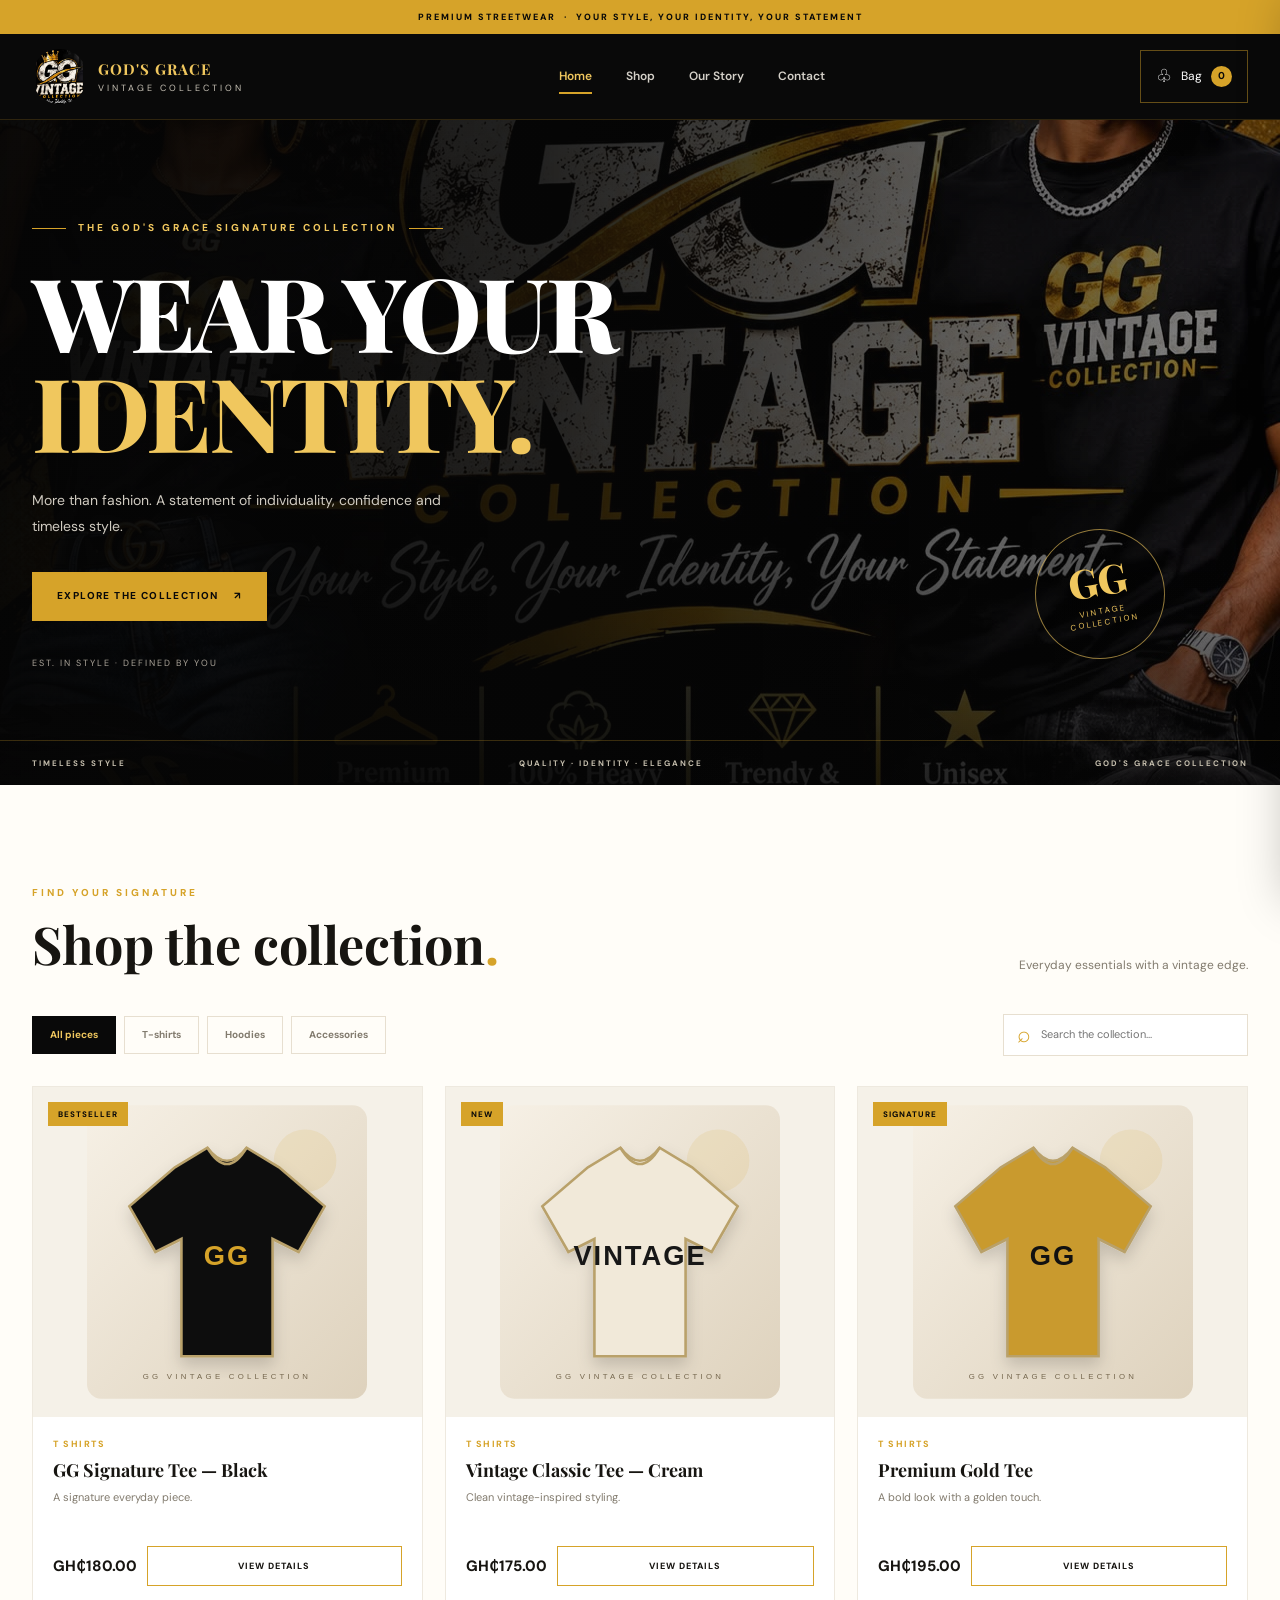
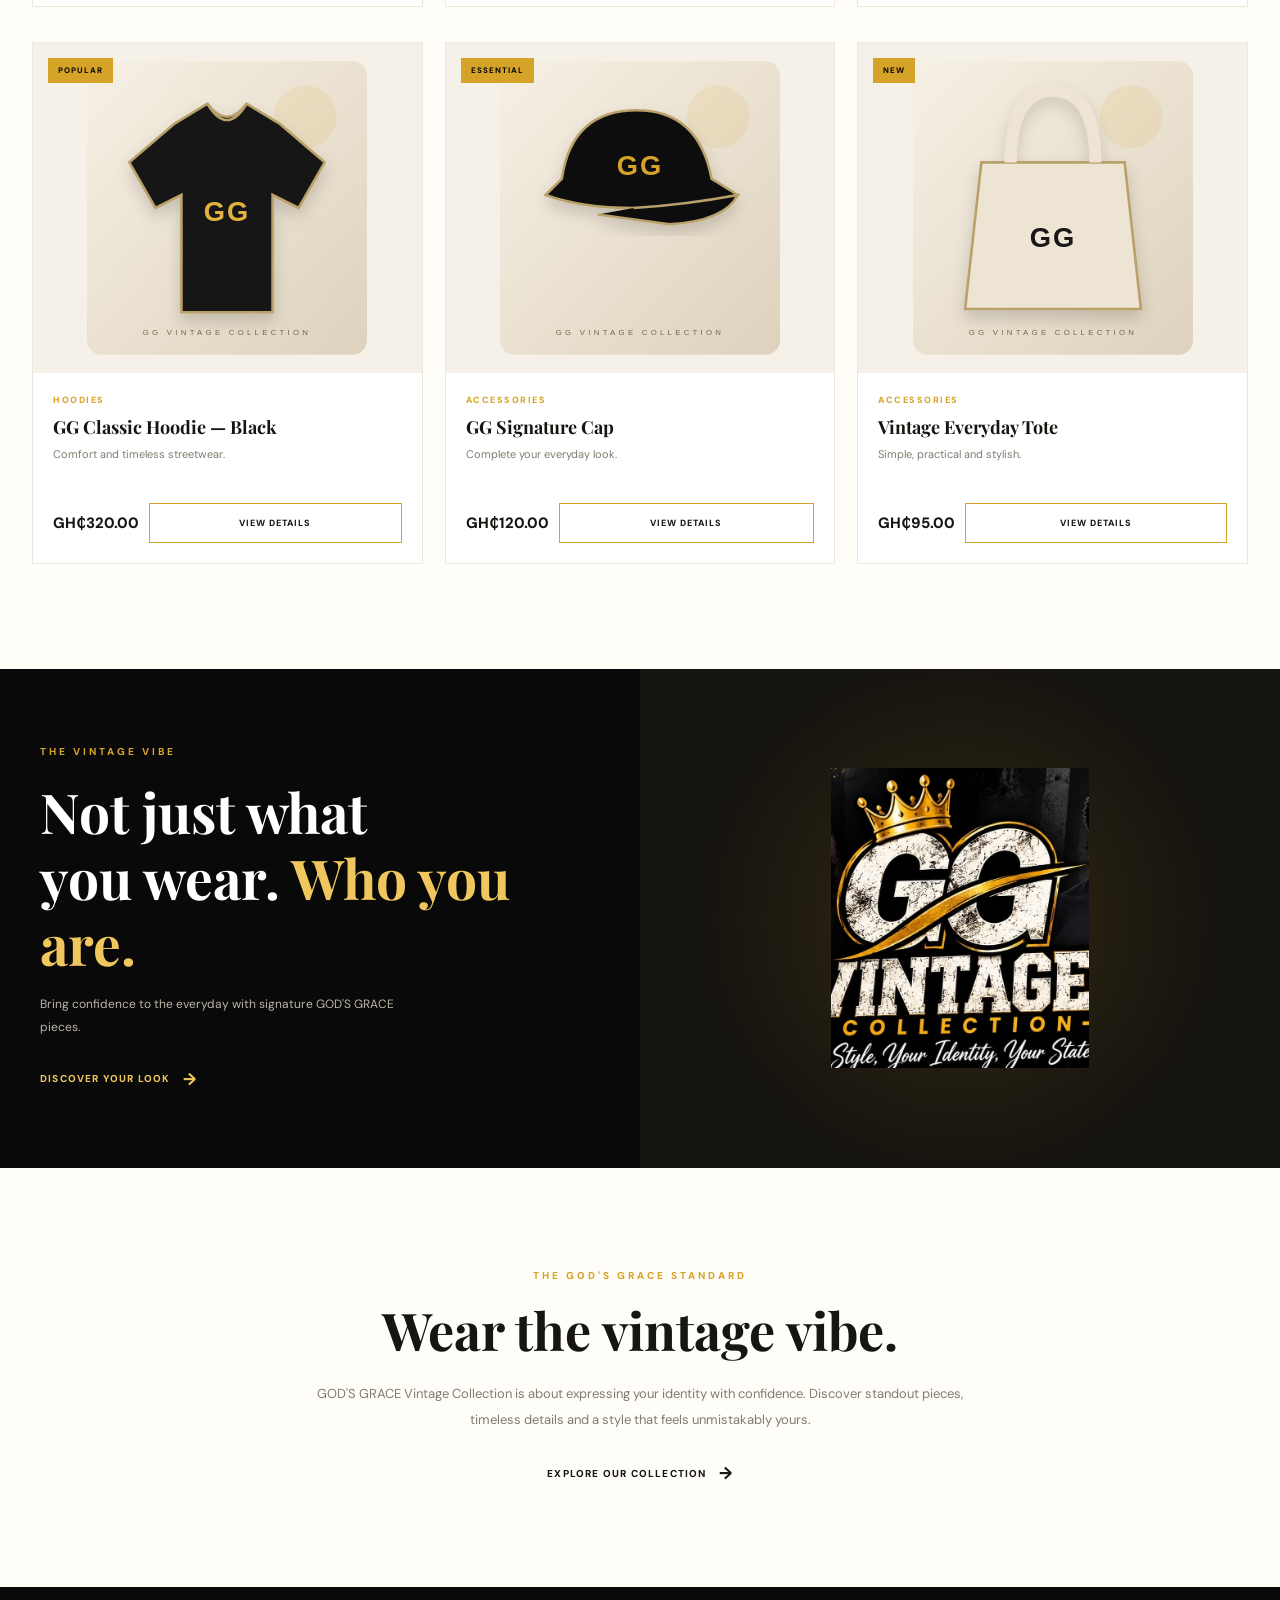
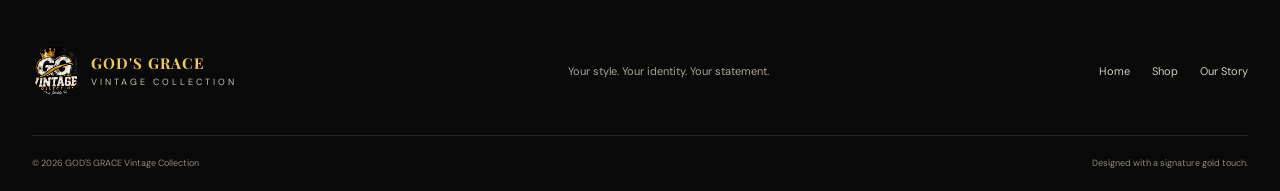
==== index.html @ 2d5ca2c8 "Initial upload of GG Vintage Collection website" ====
<!DOCTYPE html>
<html lang="en">
<head>
  <meta charset="UTF-8">
  <meta name="viewport" content="width=device-width, initial-scale=1.0">
  <meta name="description" content="Discover timeless streetwear and premium everyday fashion at GOD'S GRACE Vintage Collection.">
  <meta name="theme-color" content="#090909">

  <title>GOD'S GRACE Vintage Collection | Your Style, Your Identity</title>

  <link rel="preconnect" href="https://fonts.googleapis.com">
  <link rel="preconnect" href="https://fonts.gstatic.com" crossorigin>
  <link href="https://fonts.googleapis.com/css2?family=DM+Sans:wght@400;500;600;700;800&family=Playfair+Display:wght@600;700;800&display=swap" rel="stylesheet">

  <link rel="stylesheet" href="styles.css">
</head>

<body>

  <!-- ANNOUNCEMENT BAR -->
  <div class="announcement">
    PREMIUM STREETWEAR <span>·</span> YOUR STYLE, YOUR IDENTITY, YOUR STATEMENT
  </div>

  <!-- HEADER -->
  <header class="site-header">

    <a class="brand" href="#home" aria-label="GOD'S GRACE Vintage Collection home">

      <img
        class="brand-logo"
        src="assets/gg-brand-emblem.jpg"
        alt="GOD'S GRACE Vintage Collection logo"
      >

      <span class="brand-copy">
        <strong>GOD'S GRACE</strong>
        <small>VINTAGE COLLECTION</small>
      </span>

    </a>

    <button
      class="menu-toggle"
      id="menuToggle"
      aria-label="Open navigation"
      aria-expanded="false"
      aria-controls="mainNav"
      type="button"
    >
      ☰
    </button>

    <nav class="main-nav" id="mainNav">
      <a class="active" href="#home">Home</a>
      <a href="#shop">Shop</a>
      <a href="#story">Our Story</a>
      <a href="#contact">Contact</a>
    </nav>

    <button class="cart-button" id="openCart" type="button" aria-label="Open shopping bag">
      <span class="bag-icon">♧</span>
      <span>Bag</span>
      <b id="cartCount">0</b>
    </button>

  </header>

  <main>

    <!-- HERO SECTION -->
    <section class="hero" id="home">

      <img
        class="hero-art"
        src="assets/gg-vintage-campaign.jpeg"
        alt="GOD'S GRACE Vintage Collection campaign artwork"
      >

      <div class="hero-shade"></div>

      <div class="hero-content">

        <div class="hero-label">
          <span class="hero-line"></span>
          <p class="eyebrow">THE GOD'S GRACE SIGNATURE COLLECTION</p>
          <span class="hero-line"></span>
        </div>

        <h1>
          WEAR YOUR<br>
          <em>IDENTITY.</em>
        </h1>

        <p class="hero-sub">
          More than fashion. A statement of individuality,
          confidence and timeless style.
        </p>

        <div class="hero-actions">
          <a class="btn btn-gold" href="#shop">
            EXPLORE THE COLLECTION <span>↗</span>
          </a>
        </div>

        <p class="hero-note">EST. IN STYLE · DEFINED BY YOU</p>

      </div>

      <div class="hero-stamp">
        <span>GG</span>
        <small>VINTAGE<br>COLLECTION</small>
      </div>

      <div class="hero-bottom">
        <span>TIMELESS STYLE</span>
        <span>QUALITY · IDENTITY · ELEGANCE</span>
        <span>GOD'S GRACE COLLECTION</span>
      </div>

    </section>

    <!-- SHOP SECTION -->
    <section class="shop-section section-wrap" id="shop">

      <div class="section-heading">

        <div>
          <p class="eyebrow gold-text">FIND YOUR SIGNATURE</p>
          <h2>Shop the collection<span>.</span></h2>
        </div>

        <p>Everyday essentials with a vintage edge.</p>

      </div>

      <div class="shop-tools">

        <div class="filter-tabs" id="filters">
          <button class="filter active" data-filter="all" type="button">All pieces</button>
          <button class="filter" data-filter="t-shirts" type="button">T-shirts</button>
          <button class="filter" data-filter="hoodies" type="button">Hoodies</button>
          <button class="filter" data-filter="accessories" type="button">Accessories</button>
        </div>

        <label class="search-box">
          <span>⌕</span>
          <input
            id="searchInput"
            type="search"
            placeholder="Search the collection..."
            aria-label="Search products"
          >
        </label>

      </div>

      <div class="product-grid" id="productGrid" aria-live="polite"></div>

    </section>

    <!-- CAMPAIGN SECTION -->
    <section class="campaign">

      <div class="campaign-copy">

        <p class="eyebrow">THE VINTAGE VIBE</p>

        <h2>
          Not just what<br>
          you wear. <em>Who you are.</em>
        </h2>

        <p>
          Bring confidence to the everyday with signature
          GOD'S GRACE pieces.
        </p>

        <a href="#shop" class="text-link">
          DISCOVER YOUR LOOK <span>→</span>
        </a>

      </div>

      <div class="campaign-art">
        <img
          src="assets/gg-brand-emblem.jpg"
          alt="GOD'S GRACE Vintage Collection brand emblem"
        >
      </div>

    </section>

    <!-- BRAND STORY -->
    <section class="story-section section-wrap" id="story">

      <p class="eyebrow gold-text">THE GOD'S GRACE STANDARD</p>

      <h2>Wear the vintage vibe.</h2>

      <p>
        GOD'S GRACE Vintage Collection is about expressing your identity
        with confidence. Discover standout pieces, timeless details and
        a style that feels unmistakably yours.
      </p>

      <a href="#shop" class="text-link">
        EXPLORE OUR COLLECTION <span>→</span>
      </a>

    </section>

  </main>

  <!-- FOOTER -->
  <footer id="contact">

    <div class="footer-main">

      <a class="brand footer-brand" href="#home">

        <img
          class="brand-logo"
          src="assets/gg-brand-emblem.jpg"
          alt="GOD'S GRACE Vintage Collection logo"
        >

        <span class="brand-copy">
          <strong>GOD'S GRACE</strong>
          <small>VINTAGE COLLECTION</small>
        </span>

      </a>

      <p>Your style. Your identity. Your statement.</p>

      <div class="footer-links">
        <a href="#home">Home</a>
        <a href="#shop">Shop</a>
        <a href="#story">Our Story</a>
      </div>

    </div>

    <div class="footer-bottom">
      <span>© <span id="year"></span> GOD'S GRACE Vintage Collection</span>
      <span>Designed with a signature gold touch.</span>
    </div>

  </footer>

  <!-- SHARED BACKGROUND OVERLAY -->
  <div class="overlay" id="overlay"></div>

  <!-- PRODUCT DETAILS MODAL -->
  <section
    class="product-modal"
    id="productModal"
    role="dialog"
    aria-modal="true"
    aria-labelledby="detailName"
    aria-hidden="true"
    inert
  >

    <div class="product-modal-content">

      <button
        class="product-modal-close"
        id="closeProductModal"
        type="button"
        aria-label="Close product details"
      >
        &times;
      </button>

      <div class="product-modal-image">
        <img id="detailImage" src="" alt="">
      </div>

      <div class="product-modal-info">

        <p class="product-category" id="detailCategory"></p>

        <h2 id="detailName"></h2>

        <p class="product-modal-price" id="detailPrice"></p>

        <p class="product-modal-description" id="detailDescription"></p>

        <!-- SIZE SELECTION -->
        <div class="variant-section" id="sizeSection">

          <h4>Select Size</h4>

          <div class="variant-options" id="sizeOptions"></div>

        </div>

        <!-- COLOUR SELECTION -->
        <div class="variant-section">

          <h4>Select Colour</h4>

          <div class="variant-options" id="colorOptions"></div>

        </div>

        <!-- QUANTITY -->
        <div class="variant-section">

          <h4>Quantity</h4>

          <div class="detail-quantity">

            <button
              type="button"
              id="detailQtyMinus"
              aria-label="Decrease quantity"
            >
              −
            </button>

            <span id="detailQuantity">1</span>

            <button
              type="button"
              id="detailQtyPlus"
              aria-label="Increase quantity"
            >
              +
            </button>

          </div>

        </div>

        <button
          type="button"
          class="detail-add-to-cart"
          id="detailAddToCart"
        >
          ADD TO BAG
        </button>

      </div>

    </div>

  </section>

  <!-- SHOPPING CART DRAWER -->
  <aside
    class="cart-drawer"
    id="cartDrawer"
    aria-label="Shopping bag"
    aria-hidden="true"
    inert
  >

    <div class="drawer-head">

      <div>
        <p class="eyebrow gold-text">YOUR SELECTION</p>
        <h2>Your bag</h2>
      </div>

      <button class="icon-button" id="closeCart" type="button" aria-label="Close bag">
        ×
      </button>

    </div>

    <div class="cart-items" id="cartItems"></div>

    <div class="cart-footer">

      <div class="subtotal">
        <span>Estimated total</span>
        <strong id="cartSubtotal">GH₵0.00</strong>
      </div>

      <p class="fine-print">
        A fixed delivery fee of GH₵35 is added to each order.
      </p>

      <button class="btn btn-gold full" id="checkoutButton" type="button">
        CONTINUE TO CHECKOUT
      </button>

      <button class="continue-link" id="continueShopping" type="button">
        Continue shopping
      </button>

    </div>

  </aside>

  <!-- CHECKOUT MODAL -->
  <section
    class="checkout-modal"
    id="checkoutModal"
    role="dialog"
    aria-modal="true"
    aria-labelledby="checkoutTitle"
    aria-hidden="true"
    inert
  >

    <div class="checkout-head">

      <div>
        <p class="eyebrow gold-text">ALMOST YOURS</p>
        <h2 id="checkoutTitle">Checkout</h2>
      </div>

      <button
        class="icon-button"
        id="closeCheckout"
        type="button"
        aria-label="Close checkout"
      >
        ×
      </button>

    </div>

    <form id="checkoutForm">

      <!-- CUSTOMER INFORMATION -->
      <div class="form-grid">

        <label>
          Full name
          <input
            name="name"
            required
            placeholder="Your full name"
          >
        </label>

        <label>
          Phone number
          <input
            name="phone"
            type="tel"
            required
            placeholder="e.g. 024 000 0000"
          >
        </label>

        <label class="wide">
          Email address
          <input
            name="email"
            type="email"
            placeholder="you@example.com"
          >
        </label>

        <label class="wide">
          Delivery location / address
          <textarea
            name="address"
            required
            rows="2"
            placeholder="Town, area and delivery address"
          ></textarea>
        </label>

      </div>

      <!-- CASH ON DELIVERY ONLY -->
      <fieldset class="payment-fieldset">

        <legend>Payment Method</legend>

        <label class="payment-option">

          <input
            type="radio"
            name="payment"
            value="Cash on delivery"
            checked
          >

          <span>
            <b>Cash on Delivery</b>
            <small>Pay when your order arrives.</small>
          </span>

        </label>

        <p class="fine-print">
          Payment will be collected when your order is delivered.
        </p>

      </fieldset>

      <!-- ORDER TOTAL -->
      <div class="checkout-total">
        <span>Order total</span>
        <strong id="checkoutSubtotal">GH₵0.00</strong>
      </div>

      <button class="btn btn-gold full" type="submit">
        PLACE DEMO ORDER
      </button>

      <p class="fine-print">
        Demo checkout: your order summary is generated on this device only.
        No order is automatically sent to GOD'S GRACE.
        Cash on Delivery is the only available payment method.
        Online payment options may be introduced in the future.
      </p>

    </form>

  </section>

  <!-- NOTIFICATION -->
  <div class="toast" id="toast" role="status" aria-live="polite"></div>


<script src="https://cdn.jsdelivr.net/npm/@supabase/supabase-js@2"></script>
<script src="supabase.js"></script>
<script src="script.js"></script>
</body>
</html>
---- styles.css ----
/* =========================================
   GOD'S GRACE VINTAGE COLLECTION
   PREMIUM WEBSITE STYLES
   Colours: Black, Gold and Cream
========================================= */

/* 1. BRAND SETTINGS */

:root {
  --black: #090909;
  --dark: #11100e;
  --ink: #171511;
  --gold: #d6a329;
  --gold-light: #f0c75e;
  --cream: #f5f1e8;
  --paper: #fffdf8;
  --white: #ffffff;
  --muted: #827b6e;
  --line: #e7dfd0;
  --success: #3d8b58;
  --danger: #c64b4b;

  --heading-font: "Playfair Display", Georgia, serif;
  --body-font: "DM Sans", Arial, sans-serif;

  --container: 1240px;
  --transition: 0.25s ease;
  --shadow: 0 15px 45px rgba(0, 0, 0, 0.12);
}

/* 2. RESET AND GLOBAL STYLES */

* {
  margin: 0;
  padding: 0;
  box-sizing: border-box;
}

html {
  scroll-behavior: smooth;
  scroll-padding-top: 100px;
}

body {
  font-family: var(--body-font);
  color: var(--ink);
  background: var(--paper);
  line-height: 1.6;
  overflow-x: hidden;
}

body.panel-open {
  overflow: hidden;
}

button,
input,
textarea {
  font: inherit;
}

button {
  cursor: pointer;
}

button,
a,
input,
textarea {
  -webkit-tap-highlight-color: transparent;
}

a {
  color: inherit;
  text-decoration: none;
}

img {
  display: block;
  max-width: 100%;
}

button:focus-visible,
a:focus-visible,
input:focus-visible,
textarea:focus-visible {
  outline: 2px solid var(--gold);
  outline-offset: 4px;
}

.section-wrap {
  width: min(var(--container), calc(100% - 64px));
  margin-inline: auto;
}

.eyebrow {
  font-size: 10px;
  font-weight: 800;
  letter-spacing: 3px;
  text-transform: uppercase;
}

.gold-text {
  color: var(--gold);
}

/* 3. ANNOUNCEMENT BAR */

.announcement {
  min-height: 34px;
  display: flex;
  align-items: center;
  justify-content: center;
  padding: 7px 15px;
  background: var(--gold);
  color: var(--black);
  text-align: center;
  font-size: 9px;
  font-weight: 800;
  letter-spacing: 2px;
}

.announcement span {
  padding-inline: 8px;
}

/* 4. HEADER */

.site-header {
  width: 100%;
  min-height: 86px;
  padding: 12px max(32px, calc((100% - var(--container)) / 2));
  display: flex;
  align-items: center;
  justify-content: space-between;
  gap: 25px;
  background: var(--black);
  color: var(--white);
  position: sticky;
  top: 0;
  z-index: 100;
  border-bottom: 1px solid rgba(214, 163, 41, 0.18);
}

.brand {
  display: inline-flex;
  align-items: center;
  gap: 11px;
  flex-shrink: 0;
}

.brand-logo {
  width: 55px;
  height: 55px;
  object-fit: contain;
  border-radius: 50%;
}

.brand-copy {
  display: flex;
  flex-direction: column;
  line-height: 1.2;
}

.brand-copy strong {
  font-family: var(--heading-font);
  font-size: 15px;
  letter-spacing: 1px;
  color: var(--gold-light);
}

.brand-copy small {
  font-size: 9px;
  letter-spacing: 3px;
  color: #c7c1b5;
  margin-top: 5px;
}

.main-nav {
  display: flex;
  align-items: center;
  gap: 34px;
}

.main-nav a {
  color: #d4d0c8;
  font-size: 12px;
  font-weight: 600;
  transition: var(--transition);
  position: relative;
}

.main-nav a::after {
  content: "";
  position: absolute;
  bottom: -8px;
  left: 0;
  width: 0;
  height: 2px;
  background: var(--gold);
  transition: var(--transition);
}

.main-nav a:hover,
.main-nav a.active {
  color: var(--gold-light);
}

.main-nav a:hover::after,
.main-nav a.active::after {
  width: 100%;
}

.cart-button {
  display: flex;
  align-items: center;
  gap: 9px;
  border: 1px solid rgba(214, 163, 41, 0.45);
  color: var(--white);
  background: transparent;
  padding: 11px 15px;
  font-size: 12px;
  transition: var(--transition);
}

.cart-button:hover {
  background: var(--gold);
  color: var(--black);
}

.cart-button b {
  display: grid;
  place-items: center;
  width: 21px;
  height: 21px;
  border-radius: 50%;
  background: var(--gold);
  color: var(--black);
  font-size: 10px;
}

.bag-icon {
  font-size: 18px;
}

.menu-toggle {
  display: none;
  border: 0;
  color: var(--gold);
  background: transparent;
  font-size: 26px;
}

/* 5. HERO SECTION */

.hero {
  position: relative;
  min-height: 650px;
  display: flex;
  align-items: center;
  overflow: hidden;
  background: var(--black);
  color: var(--white);
}

.hero-art {
  position: absolute;
  inset: 0;
  width: 100%;
  height: 100%;
  object-fit: cover;
  object-position: center;
  opacity: 0.65;
}

.hero-shade {
  position: absolute;
  inset: 0;
  background:
    linear-gradient(90deg, rgba(5, 5, 5, 0.97) 0%, rgba(5, 5, 5, 0.82) 42%, rgba(5, 5, 5, 0.18) 100%),
    linear-gradient(0deg, rgba(5, 5, 5, 0.65), transparent 35%);
}

.hero-content {
  position: relative;
  z-index: 2;
  width: min(var(--container), calc(100% - 64px));
  margin-inline: auto;
  padding: 100px 0 115px;
  max-width: var(--container);
}

.hero-label {
  display: flex;
  align-items: center;
  gap: 12px;
  margin-bottom: 25px;
}

.hero-label .eyebrow {
  margin: 0;
  color: var(--gold-light);
}

.hero-label .hero-line {
  display: block;
  width: 34px;
  height: 1px;
  background: var(--gold);
  flex: 0 0 34px;
}

.hero h1 {
  font-family: var(--heading-font);
  font-size: clamp(55px, 8vw, 105px);
  line-height: 0.98;
  letter-spacing: -3px;
  font-weight: 800;
}

.hero h1 em {
  color: var(--gold-light);
  font-style: normal;
}

.hero-sub {
  max-width: 420px;
  margin-top: 25px;
  color: #d0cbc1;
  font-size: 14px;
  line-height: 1.9;
}

.hero-actions {
  margin-top: 32px;
}

.btn {
  display: inline-flex;
  justify-content: center;
  align-items: center;
  gap: 15px;
  min-height: 49px;
  padding: 14px 24px;
  border: 1px solid transparent;
  font-size: 10px;
  font-weight: 800;
  letter-spacing: 1.4px;
  transition: var(--transition);
}

.btn-gold {
  background: var(--gold);
  color: var(--black);
}

.btn-gold:hover {
  background: var(--gold-light);
  transform: translateY(-2px);
}

.hero-note {
  margin-top: 35px;
  color: #aaa398;
  font-size: 9px;
  letter-spacing: 2px;
}

.hero-stamp {
  position: absolute;
  right: 9%;
  bottom: 19%;
  z-index: 2;
  width: 130px;
  height: 130px;
  border: 1px solid rgba(240, 199, 94, 0.6);
  border-radius: 50%;
  display: flex;
  flex-direction: column;
  justify-content: center;
  align-items: center;
  color: var(--gold-light);
  text-align: center;
  transform: rotate(-10deg);
  background: rgba(0, 0, 0, 0.2);
}

.hero-stamp span {
  font-family: var(--heading-font);
  font-size: 40px;
  line-height: 1;
  font-weight: 800;
}

.hero-stamp small {
  margin-top: 6px;
  font-size: 8px;
  line-height: 1.4;
  letter-spacing: 2px;
}

.hero-bottom {
  position: absolute;
  bottom: 0;
  left: 0;
  right: 0;
  z-index: 2;
  min-height: 45px;
  padding: 10px 32px;
  display: flex;
  align-items: center;
  justify-content: space-between;
  gap: 15px;
  border-top: 1px solid rgba(214, 163, 41, 0.25);
  color: #c6bfae;
  font-size: 8px;
  font-weight: 700;
  letter-spacing: 2px;
}

/* 6. SHOP SECTION */

.shop-section {
  padding-top: 100px;
  padding-bottom: 105px;
}

.section-heading {
  display: flex;
  align-items: end;
  justify-content: space-between;
  gap: 25px;
  margin-bottom: 38px;
}

.section-heading h2,
.story-section h2 {
  margin-top: 12px;
  font-family: var(--heading-font);
  font-size: clamp(34px, 5vw, 52px);
  line-height: 1.2;
}

.section-heading h2 span {
  color: var(--gold);
}

.section-heading > p {
  max-width: 260px;
  color: var(--muted);
  font-size: 12px;
}

.shop-tools {
  display: flex;
  align-items: center;
  justify-content: space-between;
  gap: 20px;
  margin-bottom: 30px;
}

.filter-tabs {
  display: flex;
  flex-wrap: wrap;
  gap: 8px;
}

.filter {
  padding: 10px 17px;
  border: 1px solid var(--line);
  background: transparent;
  color: var(--muted);
  font-size: 10px;
  font-weight: 700;
  transition: var(--transition);
}

.filter:hover,
.filter.active {
  background: var(--black);
  border-color: var(--black);
  color: var(--gold-light);
}

.search-box {
  min-width: 245px;
  display: flex;
  align-items: center;
  gap: 10px;
  padding: 0 13px;
  height: 42px;
  border: 1px solid var(--line);
  background: var(--white);
}

.search-box span {
  font-size: 23px;
  color: var(--gold);
}

.search-box input {
  width: 100%;
  min-width: 0;
  border: 0;
  outline: 0;
  background: transparent;
  font-size: 11px;
  color: var(--ink);
}

.search-box input:focus-visible {
  outline: none;
}

/* 7. PRODUCT GRID AND CARDS */

.product-grid {
  display: grid;
  grid-template-columns: repeat(3, minmax(0, 1fr));
  gap: 35px 22px;
}

.product-card {
  min-width: 0;
  background: var(--white);
  border: 1px solid #eee9df;
  transition: var(--transition);
  position: relative;
}

.product-card:hover {
  transform: translateY(-6px);
  box-shadow: var(--shadow);
}

.product-image {
  height: 330px;
  position: relative;
  overflow: hidden;
  background: var(--cream);
}

.product-image img {
  width: 100%;
  height: 100%;
  object-fit: contain;
  padding: 18px;
  transition: transform 0.45s ease;
}

.product-card:hover .product-image img {
  transform: scale(1.06);
}

.product-tag {
  position: absolute;
  top: 15px;
  left: 15px;
  padding: 6px 10px;
  background: var(--gold);
  color: var(--black);
  font-size: 8px;
  font-weight: 800;
  letter-spacing: 1px;
}

.product-info {
  padding: 20px;
}

.product-category {
  color: var(--gold);
  font-size: 9px;
  font-weight: 800;
  letter-spacing: 1.5px;
  text-transform: uppercase;
}

.product-name {
  margin-top: 7px;
  font-family: var(--heading-font);
  font-size: 18px;
  line-height: 1.35;
}

.product-description {
  min-height: 39px;
  margin-top: 7px;
  color: var(--muted);
  font-size: 11px;
}

.product-bottom {
  display: flex;
  align-items: center;
  justify-content: space-between;
  gap: 10px;
  margin-top: 18px;
}

.product-price {
  font-size: 15px;
  font-weight: 800;
}

.add-to-cart {
  padding: 10px 13px;
  border: 1px solid var(--black);
  background: var(--black);
  color: var(--gold-light);
  font-size: 9px;
  font-weight: 800;
  letter-spacing: 0.7px;
  transition: var(--transition);
}

.add-to-cart:hover {
  background: var(--gold);
  color: var(--black);
  border-color: var(--gold);
}

.empty-products {
  grid-column: 1 / -1;
  padding: 65px 20px;
  text-align: center;
  color: var(--muted);
}

.empty-products h3 {
  font-family: var(--heading-font);
  color: var(--ink);
  font-size: 25px;
}

.empty-products p {
  margin-top: 8px;
  font-size: 12px;
}

/* 8. CAMPAIGN SECTION */

.campaign {
  display: grid;
  grid-template-columns: 1fr 1fr;
  min-height: 430px;
  background: var(--black);
  color: var(--white);
}

.campaign-copy {
  padding: 75px max(40px, calc((100vw - var(--container)) / 2));
  padding-right: 45px;
  align-self: center;
}

.campaign-copy .eyebrow {
  color: var(--gold);
}

.campaign-copy h2 {
  margin-top: 18px;
  font-family: var(--heading-font);
  font-size: clamp(35px, 4.5vw, 55px);
  line-height: 1.2;
}

.campaign-copy h2 em {
  color: var(--gold-light);
  font-style: normal;
}

.campaign-copy > p:not(.eyebrow) {
  margin-top: 17px;
  max-width: 380px;
  color: #bdb6a9;
  font-size: 12px;
  line-height: 1.9;
}

.text-link {
  display: inline-flex;
  align-items: center;
  gap: 12px;
  margin-top: 27px;
  color: var(--gold-light);
  font-size: 10px;
  font-weight: 800;
  letter-spacing: 1.2px;
}

.text-link span {
  font-size: 17px;
  transition: var(--transition);
}

.text-link:hover span {
  transform: translateX(5px);
}

.campaign-art {
  min-height: 430px;
  display: grid;
  place-items: center;
  padding: 50px;
  background:
    radial-gradient(circle, rgba(214, 163, 41, 0.16), transparent 65%),
    #15130f;
}

.campaign-art img {
  width: min(290px, 75%);
  max-height: 300px;
  object-fit: contain;
}

/* 9. STORY SECTION */

.story-section {
  padding-top: 100px;
  padding-bottom: 100px;
  text-align: center;
}

.story-section h2 {
  margin-top: 15px;
}

.story-section > p:not(.eyebrow) {
  max-width: 650px;
  margin: 20px auto 0;
  color: var(--muted);
  font-size: 13px;
  line-height: 2;
}

.story-section .text-link {
  color: var(--ink);
}

.story-section .text-link:hover {
  color: var(--gold);
}

/* 10. FOOTER */

footer {
  padding: 60px max(32px, calc((100% - var(--container)) / 2)) 0;
  background: var(--black);
  color: var(--white);
}

.footer-main {
  display: flex;
  align-items: center;
  justify-content: space-between;
  flex-wrap: wrap;
  gap: 25px;
  padding-bottom: 40px;
}

.footer-brand .brand-logo {
  width: 48px;
  height: 48px;
}

.footer-main > p {
  color: #aaa398;
  font-size: 11px;
}

.footer-links {
  display: flex;
  flex-wrap: wrap;
  gap: 22px;
}

.footer-links a {
  color: #d2ccc0;
  font-size: 11px;
  transition: var(--transition);
}

.footer-links a:hover {
  color: var(--gold-light);
}

.footer-bottom {
  display: flex;
  justify-content: space-between;
  flex-wrap: wrap;
  gap: 15px;
  padding: 20px 0;
  border-top: 1px solid #29251d;
  color: #8f887c;
  font-size: 9px;
}

/* 11. OVERLAY */

.overlay {
  position: fixed;
  inset: 0;
  z-index: 200;
  background: rgba(0, 0, 0, 0.65);
  opacity: 0;
  visibility: hidden;
  transition: var(--transition);
}

.overlay.active {
  opacity: 1;
  visibility: visible;
}

/* 12. SHOPPING CART DRAWER */

.cart-drawer {
  position: fixed;
  z-index: 210;
  top: 0;
  right: 0;
  width: min(440px, 100%);
  height: 100dvh;
  padding: 28px;
  display: flex;
  flex-direction: column;
  background: #11100e;
  color: var(--white);
  transform: translateX(105%);
  transition: transform 0.35s ease;
  box-shadow: -15px 0 45px rgba(0, 0, 0, 0.25);
}

.cart-drawer.open {
  transform: translateX(0);
}

.drawer-head,
.checkout-head {
  display: flex;
  align-items: center;
  justify-content: space-between;
  gap: 15px;
  padding-bottom: 22px;
  border-bottom: 1px solid rgba(214, 163, 41, 0.2);
}

.drawer-head h2,
.checkout-head h2 {
  margin-top: 5px;
  font-family: var(--heading-font);
  font-size: 30px;
}

.icon-button {
  width: 38px;
  height: 38px;
  display: grid;
  place-items: center;
  border: 1px solid rgba(214, 163, 41, 0.35);
  background: transparent;
  color: var(--gold-light);
  font-size: 25px;
  line-height: 1;
  transition: var(--transition);
}

.icon-button:hover {
  background: var(--gold);
  color: var(--black);
}

.cart-items {
  flex: 1;
  min-height: 0;
  overflow-y: auto;
  padding: 15px 0;
}

.cart-item {
  display: grid;
  grid-template-columns: 78px 1fr;
  gap: 15px;
  padding: 16px 0;
  border-bottom: 1px solid #302b22;
}

.cart-item-image {
  width: 78px;
  height: 90px;
  object-fit: contain;
  background: var(--cream);
}

.cart-item-details h4 {
  font-family: var(--heading-font);
  font-size: 15px;
  line-height: 1.4;
}

.cart-item-price {
  margin-top: 5px;
  color: var(--gold-light);
  font-size: 12px;
  font-weight: 700;
}

.cart-item-actions {
  display: flex;
  justify-content: space-between;
  align-items: center;
  gap: 10px;
  margin-top: 12px;
}

.cart-quantity {
  display: flex;
  align-items: center;
  gap: 12px;
  border: 1px solid #494234;
  padding: 3px 8px;
}

.cart-quantity button {
  border: 0;
  background: transparent;
  color: var(--gold-light);
  font-size: 17px;
}

.cart-quantity span {
  min-width: 15px;
  text-align: center;
  font-size: 11px;
}

.remove-item {
  border: 0;
  background: transparent;
  color: #e08c83;
  font-size: 8px;
  font-weight: 800;
  letter-spacing: 1px;
}

.cart-empty {
  padding: 65px 10px;
  text-align: center;
}

.cart-empty h3 {
  font-family: var(--heading-font);
  font-size: 23px;
  color: var(--gold-light);
}

.cart-empty p {
  margin-top: 10px;
  color: #aaa398;
  font-size: 11px;
}

.cart-footer {
  padding-top: 20px;
  border-top: 1px solid rgba(214, 163, 41, 0.25);
}

.subtotal,
.checkout-total {
  display: flex;
  justify-content: space-between;
  align-items: center;
  gap: 15px;
  font-size: 13px;
}

.subtotal strong {
  color: var(--gold-light);
  font-size: 19px;
}

.fine-print {
  margin: 13px 0;
  color: #9c9589;
  font-size: 9px;
  line-height: 1.7;
}

.full {
  width: 100%;
}

.continue-link {
  width: 100%;
  margin-top: 14px;
  border: 0;
  background: transparent;
  color: #d1c9bb;
  font-size: 11px;
  text-decoration: underline;
}

/* 13. CHECKOUT MODAL */

.checkout-modal {
  position: fixed;
  z-index: 220;
  top: 50%;
  left: 50%;
  width: min(620px, calc(100% - 30px));
  max-height: 90dvh;
  overflow-y: auto;
  padding: 30px;
  background: var(--paper);
  color: var(--ink);
  box-shadow: 0 25px 80px rgba(0, 0, 0, 0.35);
  opacity: 0;
  visibility: hidden;
  transform: translate(-50%, -46%);
  transition: var(--transition);
}

.checkout-modal.open {
  opacity: 1;
  visibility: visible;
  transform: translate(-50%, -50%);
}

.checkout-head {
  border-bottom-color: var(--line);
  margin-bottom: 22px;
}

.checkout-head h2 {
  font-size: 29px;
}

.checkout-modal .icon-button {
  color: var(--black);
  border-color: var(--line);
}

.form-grid {
  display: grid;
  grid-template-columns: 1fr 1fr;
  gap: 16px;
}

.form-grid label {
  display: flex;
  flex-direction: column;
  gap: 7px;
  color: var(--ink);
  font-size: 10px;
  font-weight: 700;
}

.form-grid .wide {
  grid-column: 1 / -1;
}

.form-grid input,
.form-grid textarea {
  width: 100%;
  min-height: 43px;
  padding: 11px;
  border: 1px solid var(--line);
  background: var(--white);
  color: var(--ink);
  font-size: 11px;
  outline: none;
}

.form-grid textarea {
  resize: vertical;
}

.form-grid input:focus,
.form-grid textarea:focus {
  border-color: var(--gold);
}

.checkout-modal fieldset {
  margin-top: 23px;
  padding: 15px;
  border: 1px solid var(--line);
}

.checkout-modal legend {
  padding: 0 7px;
  font-size: 11px;
  font-weight: 800;
}

.payment-option {
  display: flex;
  align-items: center;
  gap: 11px;
  padding: 11px 0;
  cursor: pointer;
}

.payment-option + .payment-option {
  border-top: 1px solid #eee9df;
}

.payment-option input {
  accent-color: var(--gold);
}

.payment-option span {
  display: flex;
  flex-direction: column;
}

.payment-option b {
  font-size: 11px;
}

.payment-option small {
  margin-top: 2px;
  color: var(--muted);
  font-size: 9px;
}

.checkout-total {
  margin: 22px 0;
  padding: 15px 0;
  border-top: 1px solid var(--line);
  border-bottom: 1px solid var(--line);
}

.checkout-total strong {
  font-size: 19px;
}

/* 14. TOAST NOTIFICATION */

.toast {
  position: fixed;
  z-index: 300;
  bottom: 25px;
  left: 50%;
  max-width: calc(100% - 30px);
  padding: 13px 20px;
  background: var(--gold);
  color: var(--black);
  font-size: 11px;
  font-weight: 700;
  text-align: center;
  opacity: 0;
  visibility: hidden;
  transform: translate(-50%, 15px);
  transition: var(--transition);
}

.toast.show {
  opacity: 1;
  visibility: visible;
  transform: translate(-50%, 0);
}

/* 15. TABLET RESPONSIVENESS */

@media (max-width: 900px) {

  .site-header {
    padding-inline: 24px;
  }

  .main-nav {
    gap: 18px;
  }

  .product-grid {
    grid-template-columns: repeat(2, minmax(0, 1fr));
  }

  .hero-stamp {
    right: 6%;
    width: 105px;
    height: 105px;
  }

  .campaign-copy {
    padding-left: 35px;
  }

}

/* 16. MOBILE RESPONSIVENESS */

@media (max-width: 680px) {

  html {
    scroll-padding-top: 75px;
  }

  .section-wrap {
    width: calc(100% - 36px);
  }

  .announcement {
    font-size: 7px;
    letter-spacing: 1px;
  }

  .site-header {
    min-height: 72px;
    padding: 9px 18px;
    gap: 12px;
  }

  .brand-logo {
    width: 43px;
    height: 43px;
  }

  .brand-copy strong {
    font-size: 12px;
  }

  .brand-copy small {
    font-size: 7px;
  }

  .menu-toggle {
    display: block;
    order: 3;
  }

  .cart-button {
    margin-left: auto;
    padding: 9px 11px;
    font-size: 10px;
  }

  .main-nav {
    position: absolute;
    top: 100%;
    left: 0;
    right: 0;
    display: flex;
    flex-direction: column;
    align-items: stretch;
    gap: 0;
    padding: 0 20px;
    background: var(--black);
    max-height: 0;
    overflow: hidden;
    visibility: hidden;
    transition: max-height 0.3s ease, padding 0.3s ease, visibility 0.3s ease;
  }

  .main-nav.active {
    max-height: 300px;
    padding: 12px 20px 20px;
    visibility: visible;
  }

  .main-nav a {
    padding: 12px 5px;
    border-bottom: 1px solid #29251d;
  }

  .main-nav a::after {
    display: none;
  }

  .hero {
    min-height: 590px;
  }

  .hero-art {
    object-position: 62% center;
  }

  .hero-shade {
    background: linear-gradient(
      90deg,
      rgba(5, 5, 5, 0.95),
      rgba(5, 5, 5, 0.67)
    );
  }

  .hero-content {
    width: calc(100% - 40px);
    padding: 90px 0 105px;
  }

  .hero h1 {
    font-size: clamp(49px, 13vw, 75px);
    letter-spacing: -2px;
  }

  .hero-sub {
    max-width: 310px;
    font-size: 12px;
  }

  .hero-stamp {
    display: none;
  }

  .hero-bottom {
    padding-inline: 15px;
    font-size: 7px;
    letter-spacing: 1px;
  }

  .hero-bottom span:nth-child(2) {
    display: none;
  }

  .shop-section {
    padding-top: 70px;
    padding-bottom: 75px;
  }

  .section-heading {
    align-items: flex-start;
    flex-direction: column;
    gap: 10px;
  }

  .section-heading h2 {
    font-size: 37px;
  }

  .shop-tools {
    align-items: stretch;
    flex-direction: column;
  }

  .filter-tabs {
    gap: 6px;
  }

  .filter {
    padding: 9px 12px;
    font-size: 9px;
  }

  .search-box {
    width: 100%;
  }

  .product-grid {
    grid-template-columns: repeat(2, minmax(0, 1fr));
    gap: 18px 12px;
  }

  .product-image {
    height: 220px;
  }

  .product-image img {
    padding: 10px;
  }

  .product-info {
    padding: 13px;
  }

  .product-name {
    font-size: 14px;
  }

  .product-description {
    font-size: 10px;
  }

  .product-bottom {
    align-items: flex-start;
    flex-direction: column;
    gap: 10px;
  }

  .add-to-cart {
    width: 100%;
    padding: 10px 5px;
    font-size: 8px;
  }

  .campaign {
    grid-template-columns: 1fr;
  }

  .campaign-copy {
    padding: 65px 25px;
  }

  .campaign-copy h2 {
    font-size: 39px;
  }

  .campaign-art {
    min-height: 300px;
  }

  .campaign-art img {
    max-height: 220px;
  }

  .story-section {
    padding-top: 75px;
    padding-bottom: 75px;
  }

  .story-section h2 {
    font-size: 35px;
  }

  footer {
    padding: 45px 20px 0;
  }

  .footer-main {
    align-items: flex-start;
    flex-direction: column;
  }

  .footer-bottom {
    flex-direction: column;
    gap: 7px;
  }

  .cart-drawer {
    padding: 22px 18px;
  }

  .checkout-modal {
    padding: 22px 17px;
  }

}

/* 17. SMALL PHONE RESPONSIVENESS */

@media (max-width: 380px) {

  .brand-copy {
    display: none;
  }

  .product-image {
    height: 185px;
  }

  .product-name {
    font-size: 13px;
  }

  .filter {
    padding-inline: 9px;
  }

  .hero h1 {
    font-size: 47px;
  }

}

/* 18. REDUCED MOTION */

@media (prefers-reduced-motion: reduce) {

  *,
  *::before,
  *::after {
    scroll-behavior: auto !important;
    transition-duration: 0.01ms !important;
    animation-duration: 0.01ms !important;
    animation-iteration-count: 1 !important;
  }

}


/* =====================================================
   GOD'S GRACE (GG) VINTAGE COLLECTION
   STAGE 2 — PRODUCT DETAILS & VARIANT SELECTORS
===================================================== */

/* 1. PRODUCT DETAILS MODAL */

.product-modal {
  position: fixed;
  z-index: 220;
  top: 50%;
  left: 50%;

  width: min(900px, calc(100% - 30px));
  max-height: 90dvh;

  overflow-y: auto;

  background: var(--paper);
  color: var(--ink);

  box-shadow: 0 25px 80px rgba(0, 0, 0, 0.4);

  opacity: 0;
  visibility: hidden;
  pointer-events: none;

  transform: translate(-50%, -46%);

  transition:
    opacity 0.3s ease,
    visibility 0.3s ease,
    transform 0.3s ease;
}

.product-modal.open {
  opacity: 1;
  visibility: visible;
  pointer-events: auto;
  transform: translate(-50%, -50%);
}

.product-modal-content {
  position: relative;

  display: grid;
  grid-template-columns: 1fr 1fr;

  min-height: 480px;
}

/* 2. PRODUCT MODAL CLOSE BUTTON */

.product-modal-close {
  position: absolute;
  top: 15px;
  right: 15px;

  z-index: 5;

  width: 38px;
  height: 38px;

  display: grid;
  place-items: center;

  border: 1px solid var(--line);
  background: var(--paper);

  color: var(--black);
  font-size: 25px;

  transition: var(--transition);
}

.product-modal-close:hover {
  background: var(--gold);
  border-color: var(--gold);
}

/* 3. PRODUCT PREVIEW IMAGE */

.product-modal-image {
  min-height: 480px;

  display: grid;
  place-items: center;

  padding: 35px;

  background: var(--cream);
}

.product-modal-image img {
  width: 100%;
  height: 410px;

  object-fit: contain;
}

/* 4. PRODUCT INFORMATION */

.product-modal-info {
  padding: 55px 35px 35px;
}

.product-modal-info h2 {
  margin-top: 10px;

  font-family: var(--heading-font);
  font-size: clamp(25px, 3vw, 34px);
  line-height: 1.25;
}

.product-modal-price {
  margin-top: 13px;

  color: var(--gold);
  font-size: 22px;
  font-weight: 800;
}

.product-modal-description {
  margin-top: 12px;

  color: var(--muted);
  font-size: 12px;
  line-height: 1.8;
}

/* 5. VARIANT SECTIONS */

.variant-section {
  margin-top: 25px;
}

.variant-section h4 {
  margin-bottom: 12px;

  color: var(--ink);
  font-size: 11px;
  font-weight: 800;
  letter-spacing: 1px;
  text-transform: uppercase;
}

.variant-options {
  display: flex;
  align-items: center;
  flex-wrap: wrap;
  gap: 9px;
}

/* 6. SIZE BUTTONS */

.size-option {
  min-width: 43px;
  height: 40px;

  padding: 0 12px;

  display: grid;
  place-items: center;

  border: 1px solid var(--line);
  background: var(--white);

  color: var(--ink);
  font-size: 11px;
  font-weight: 700;

  transition: var(--transition);
}

.size-option:hover,
.size-option.selected {
  border-color: var(--black);
  background: var(--black);
  color: var(--gold-light);
}

/* 7. COLOUR BUTTONS */

.color-option {
  min-width: 75px;
  min-height: 38px;

  padding: 8px 12px;

  border: 1px solid var(--line);
  background: var(--white);

  color: var(--ink);
  font-size: 10px;
  font-weight: 700;

  transition: var(--transition);
}

.color-option:hover,
.color-option.selected {
  border-color: var(--gold);
  background: var(--black);
  color: var(--gold-light);
}

/* Optional colour circles if added by JavaScript */

.color-swatch {
  width: 13px;
  height: 13px;

  display: inline-block;
  vertical-align: middle;

  margin-right: 6px;

  border: 1px solid rgba(0, 0, 0, 0.2);
  border-radius: 50%;
}

/* 8. QUANTITY SELECTOR */

.detail-quantity {
  display: inline-flex;
  align-items: center;

  min-height: 42px;

  border: 1px solid var(--line);
  background: var(--white);
}

.detail-quantity button {
  width: 42px;
  height: 40px;

  border: 0;
  background: transparent;

  color: var(--black);
  font-size: 20px;

  transition: var(--transition);
}

.detail-quantity button:hover {
  background: var(--gold);
}

.detail-quantity span {
  min-width: 35px;

  text-align: center;

  color: var(--ink);
  font-size: 12px;
  font-weight: 800;
}

/* 9. ADD TO BAG BUTTON */

.detail-add-to-cart {
  width: 100%;
  min-height: 50px;

  margin-top: 28px;
  padding: 14px 20px;

  border: 1px solid var(--black);
  background: var(--black);

  color: var(--gold-light);

  font-size: 11px;
  font-weight: 800;
  letter-spacing: 1.5px;

  transition: var(--transition);
}

.detail-add-to-cart:hover {
  border-color: var(--gold);
  background: var(--gold);
  color: var(--black);
  transform: translateY(-2px);
}

.detail-add-to-cart:disabled {
  opacity: 0.5;
  cursor: not-allowed;
  transform: none;
}

/* 10. PRODUCT CARD VIEW DETAILS BUTTON */

.view-details {
  width: 100%;
  min-height: 40px;

  padding: 10px 13px;

  border: 1px solid var(--gold);
  background: transparent;

  color: var(--ink);

  font-size: 9px;
  font-weight: 800;
  letter-spacing: 1px;

  transition: var(--transition);
}

.view-details:hover {
  background: var(--gold);
  color: var(--black);
}

/* 11. CART VARIANT INFORMATION */

.cart-item-variant {
  margin-top: 5px;

  color: #bcb3a4;
  font-size: 10px;
  line-height: 1.6;
}

/* 12. PRODUCT MODAL TABLET */

@media (max-width: 700px) {

  .product-modal {
    width: min(540px, calc(100% - 24px));
    max-height: 92dvh;
  }

  .product-modal-content {
    grid-template-columns: 1fr;
  }

  .product-modal-image {
    min-height: 260px;
    padding: 25px;
  }

  .product-modal-image img {
    height: 250px;
  }

  .product-modal-info {
    padding: 28px 24px;
  }

  .product-modal-info h2 {
    font-size: 27px;
  }

}

/* 13. PRODUCT MODAL SMALL PHONES */

@media (max-width: 420px) {

  .product-modal {
    width: calc(100% - 18px);
  }

  .product-modal-image {
    min-height: 215px;
  }

  .product-modal-image img {
    height: 200px;
  }

  .product-modal-info {
    padding: 25px 18px;
  }

  .product-modal-info h2 {
    font-size: 23px;
  }

  .product-modal-price {
    font-size: 19px;
  }

  .size-option {
    min-width: 39px;
    height: 37px;
    padding-inline: 9px;
  }

  .color-option {
    min-width: 65px;
    padding-inline: 9px;
  }

  .product-modal-close {
    top: 10px;
    right: 10px;
  }

}
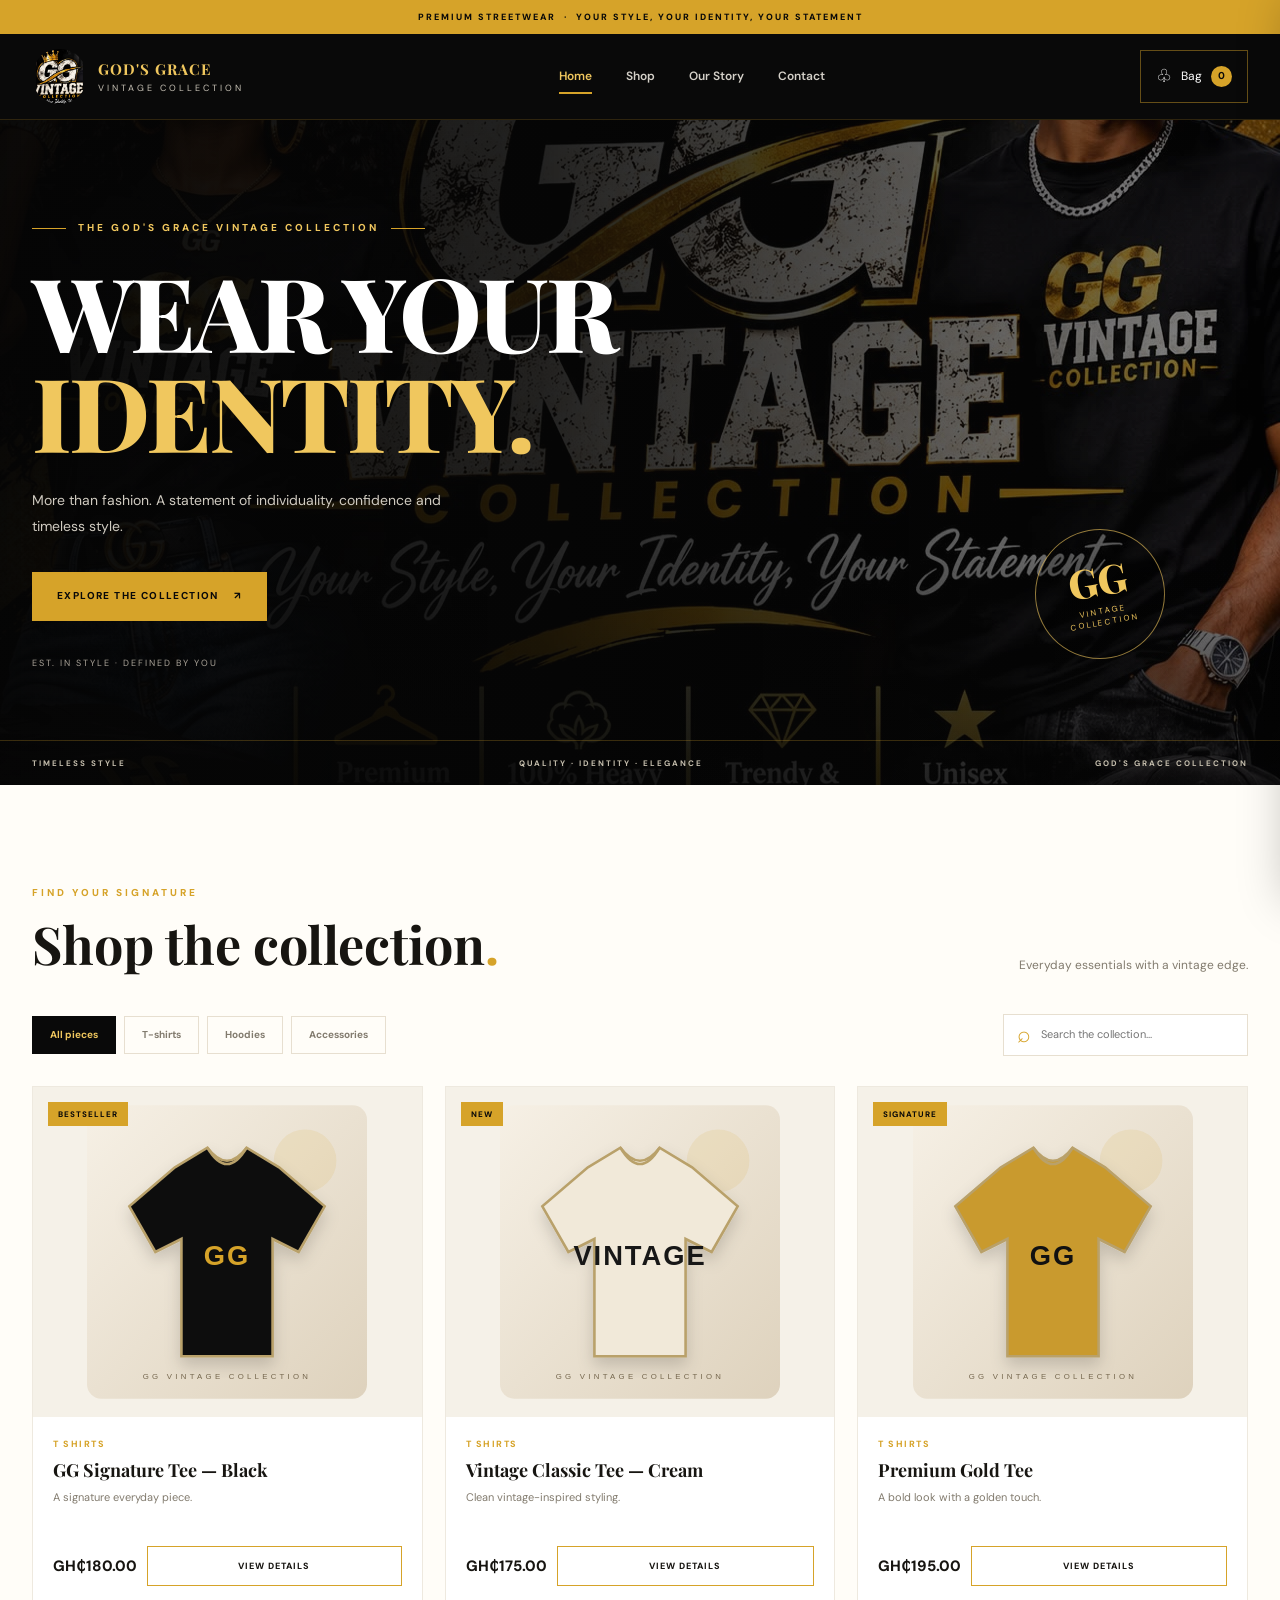
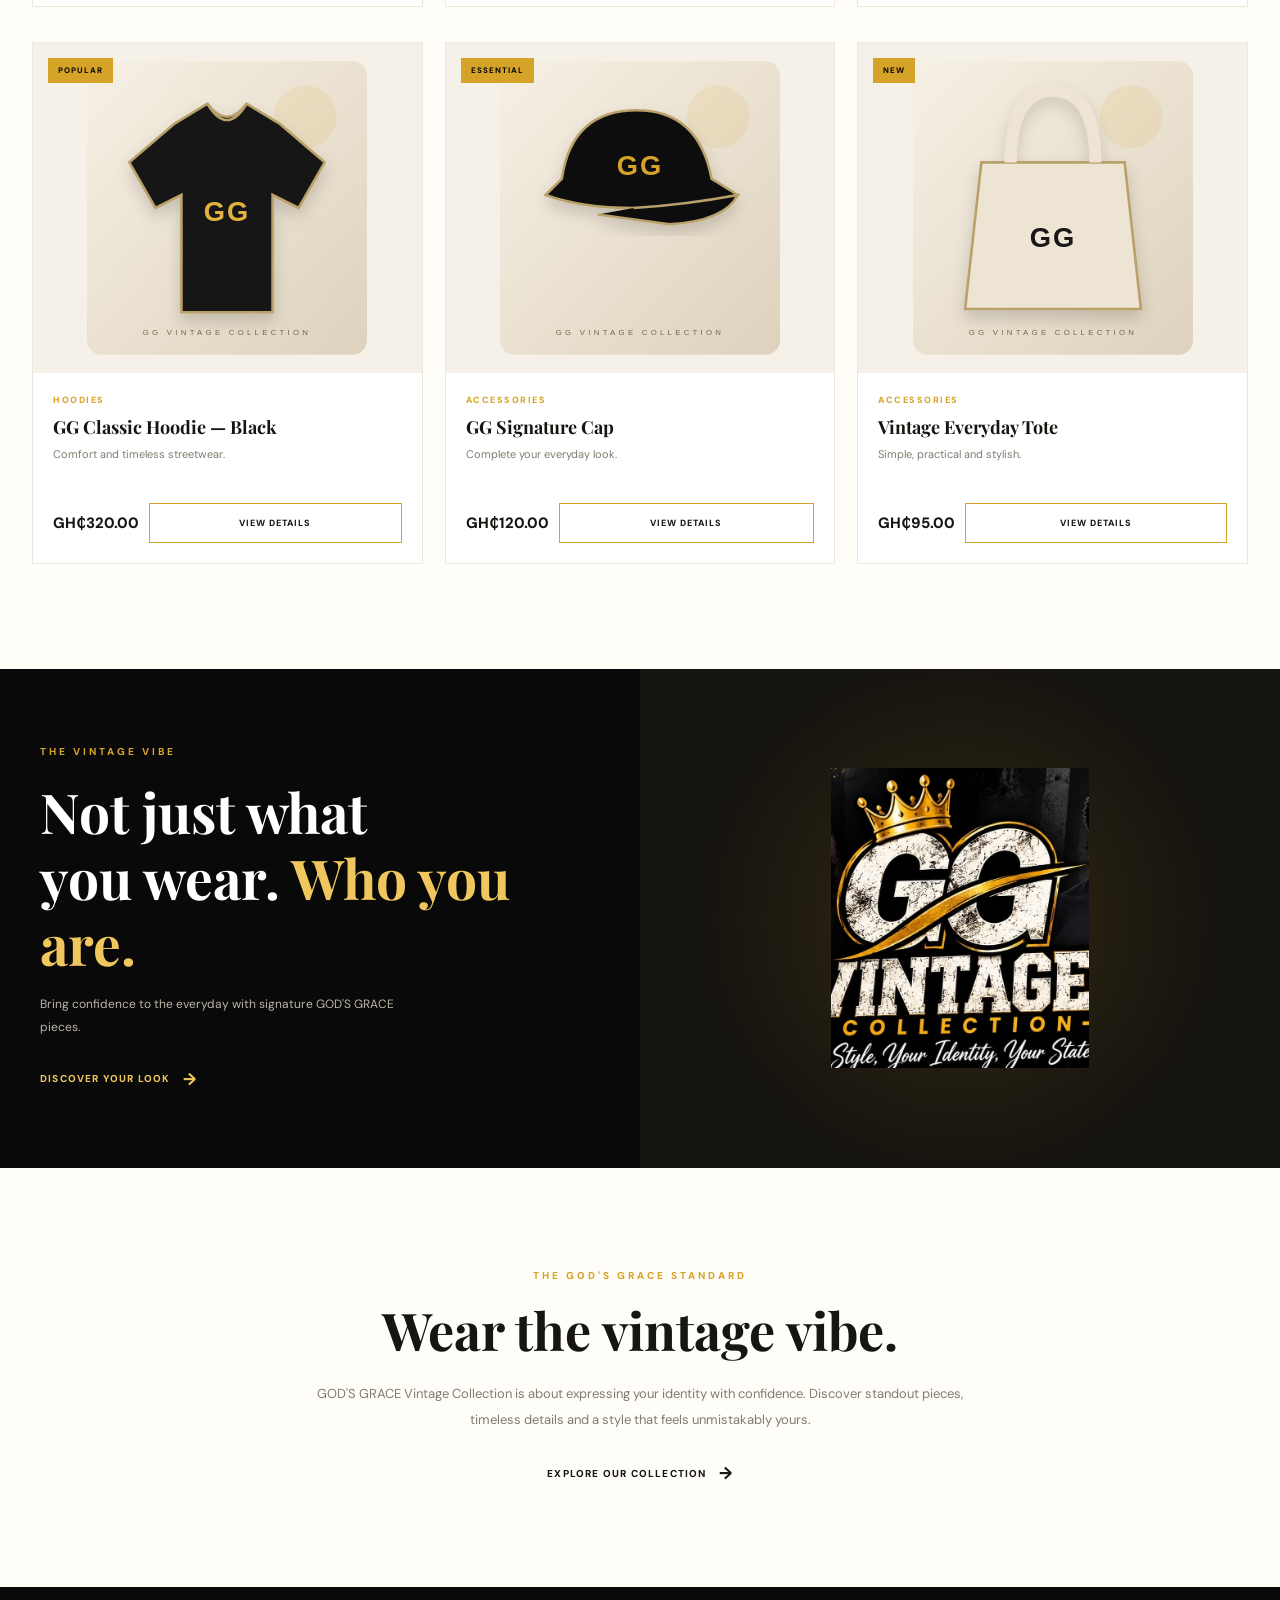
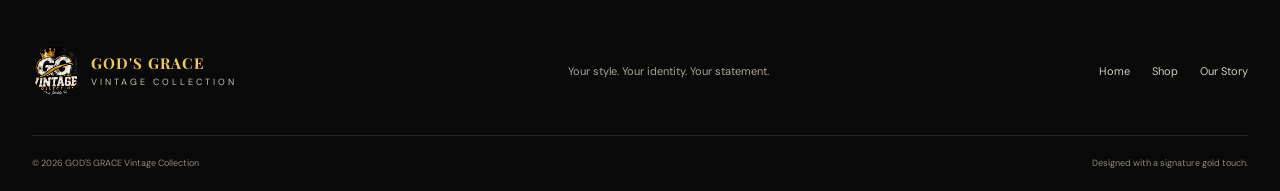
==== commit de1048a1: "Update BrandName" ====
--- a/index.html
+++ b/index.html
@@ -84,7 +84,7 @@
 
         <div class="hero-label">
           <span class="hero-line"></span>
-          <p class="eyebrow">THE GOD'S GRACE SIGNATURE COLLECTION</p>
+          <p class="eyebrow">THE GOD'S GRACE VINTAGE COLLECTION</p>
           <span class="hero-line"></span>
         </div>
 
